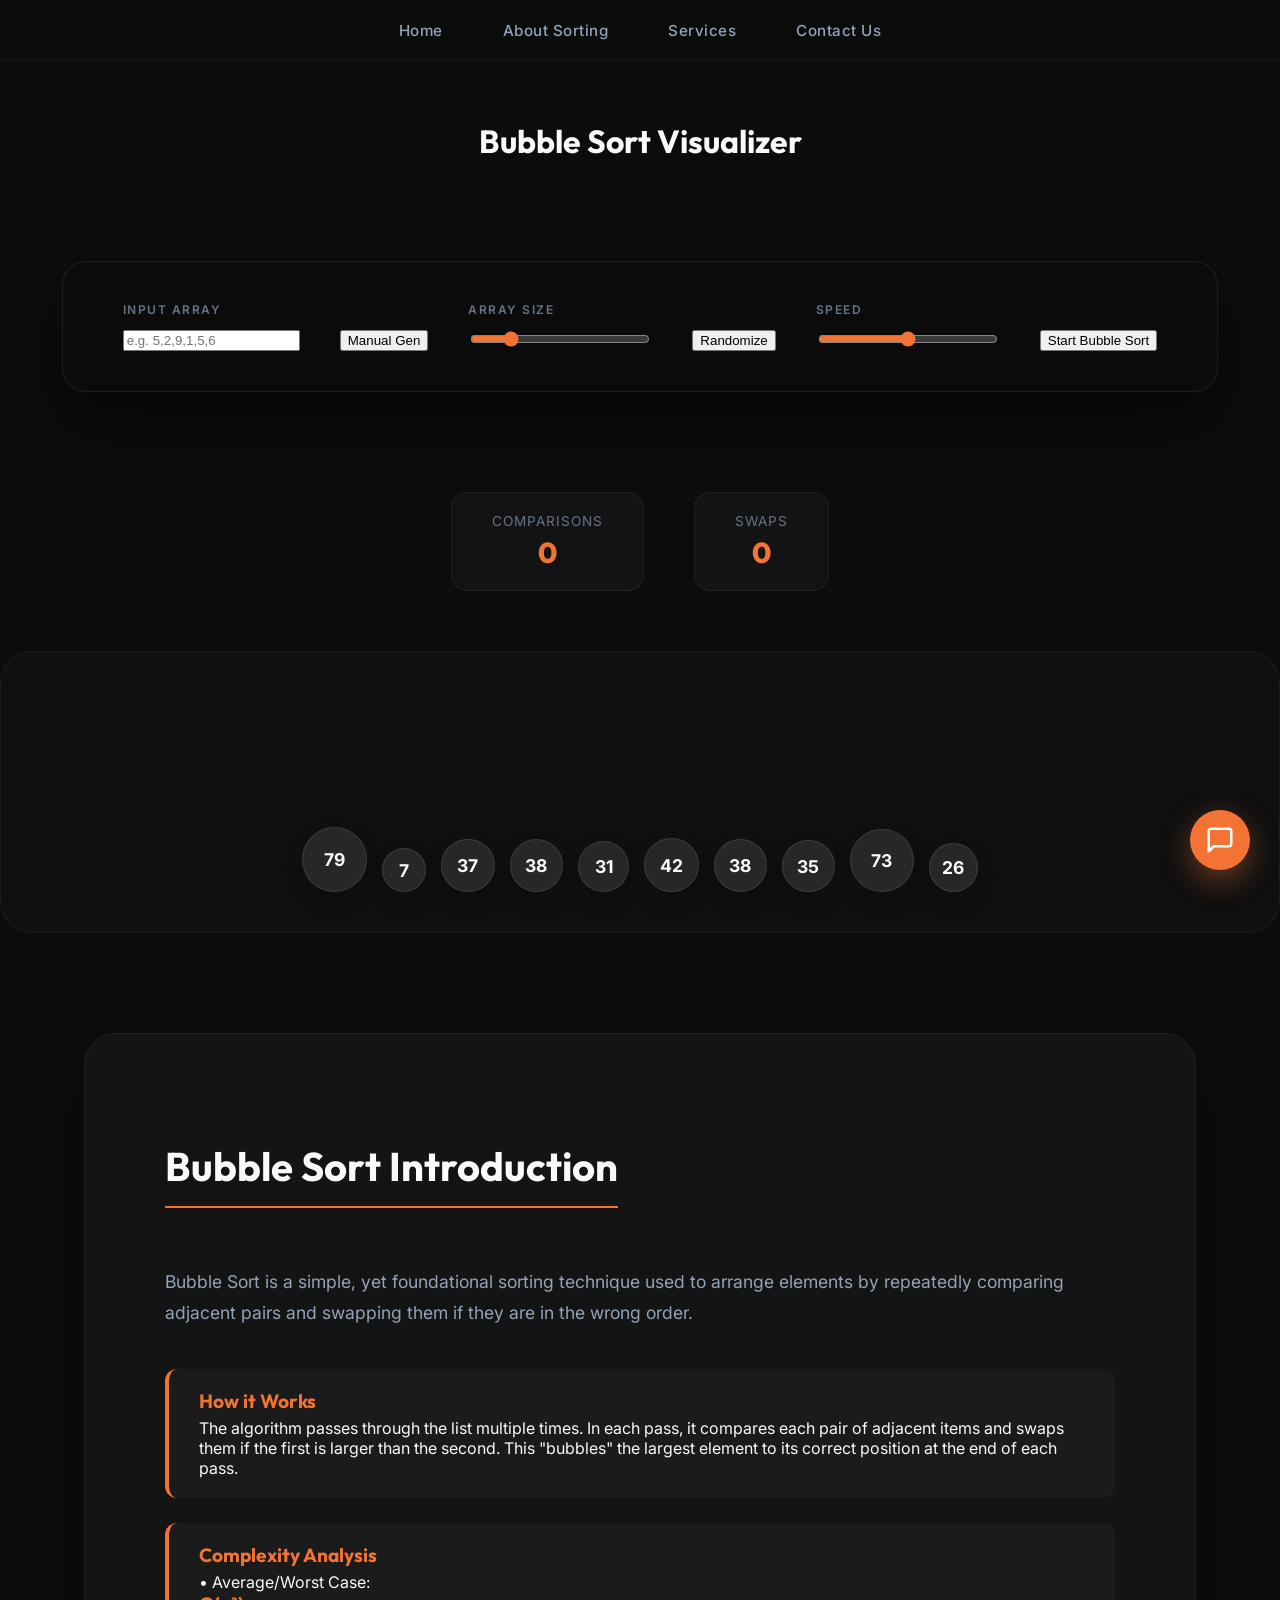
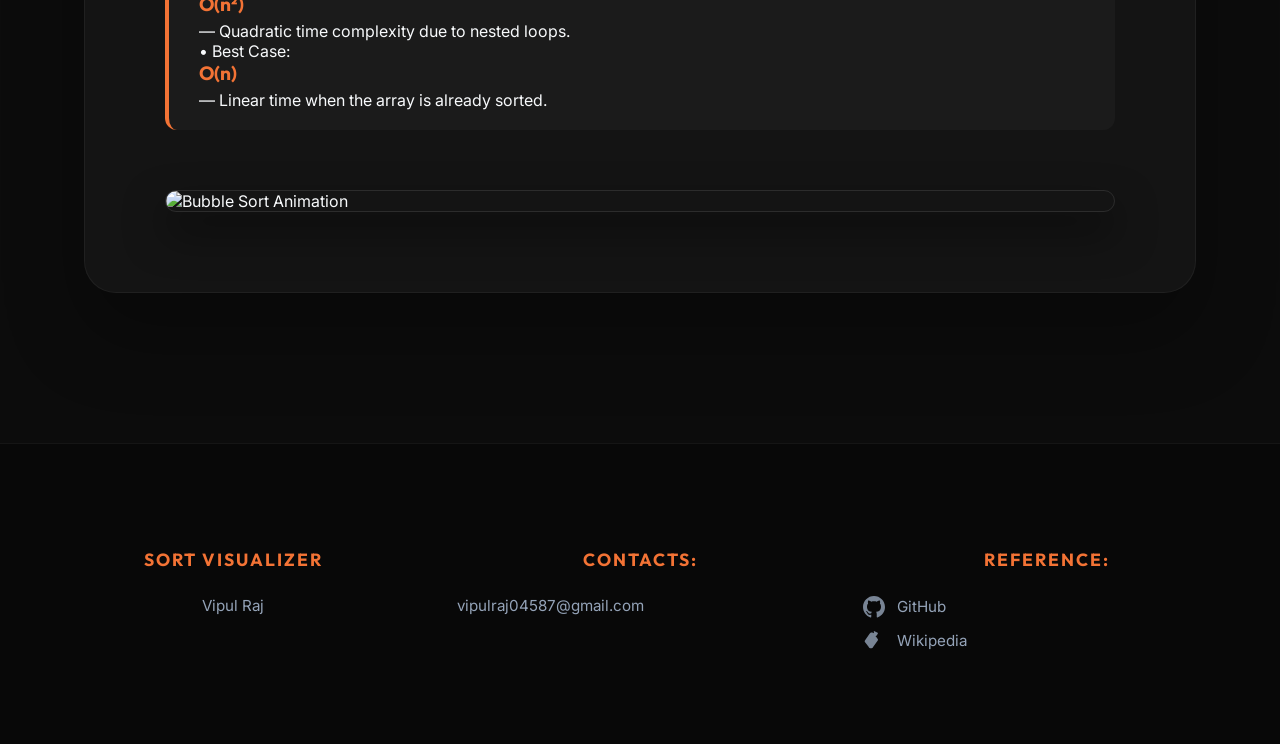
==== bubble.html @ 1b0ed3d3 "Commit 1" ====
<!DOCTYPE html>
<html lang="en">
<head>
    <meta charset="UTF-8">
    <meta name="viewport" content="width=device-width, initial-scale=1.0">
    <title>Sorting Visualizer - Bubble Sort</title>
    <link rel="stylesheet" href="styles.css">
</head>
<body>
    <nav>
        <ul class="nav-links">
            <li><a href="index.html">Home</a></li>
            <li><a href="ASort.html">About Sorting</a></li>
            <li><a href="servicepage.html">Services</a></li>
            <li><a href="contactUs.html">Contact Us</a></li>
        </ul>
    </nav>
    <h1>Bubble Sort Visualizer</h1>
    
    <div class="controls">
        <div class="control-group">
            <label>Input Array</label>
            <input type="text" id="array-input" placeholder="e.g. 5,2,9,1,5,6">
        </div>
        <button id="generate-array">Manual Gen</button>
        
        <div class="control-group">
            <label>Array Size</label>
            <input type="range" id="size-slider" min="5" max="30" value="10">
        </div>
        <button id="randomize-array">Randomize</button>

        <div class="control-group">
            <label>Speed</label>
            <input type="range" id="speed-slider" min="1" max="1000" value="500">
        </div>
        
        <button id="sort-button" class="primary">Start Bubble Sort</button>
    </div>

    <div id="stats">
        <div class="stat-item">
            <span class="stat-label">Comparisons</span>
            <span id="comparisons-count" class="stat-value">0</span>
        </div>
        <div class="stat-item">
            <span class="stat-label">Swaps</span>
            <span id="swaps-count" class="stat-value">0</span>
        </div>
    </div>

    <div class="array-container" id="array-container"></div>

    <div id="exp">
        <h1>Bubble Sort Introduction</h1>
        
        <p>
            Bubble Sort is a simple, yet foundational sorting technique used to arrange elements by repeatedly comparing adjacent pairs and swapping them if they are in the wrong order.
        </p>

        <ul class="intro-list">
            <li>
                <b>How it Works</b>
                The algorithm passes through the list multiple times. In each pass, it compares each pair of adjacent items and swaps them if the first is larger than the second. This "bubbles" the largest element to its correct position at the end of each pass.
            </li>
            <li>
                <b>Complexity Analysis</b>
                • Average/Worst Case: <b>O(n²)</b> — Quadratic time complexity due to nested loops.
                <br>• Best Case: <b>O(n)</b> — Linear time when the array is already sorted.
            </li>
        </ul>

        <img src="picture1.gif" alt="Bubble Sort Animation">
    </div>


    <script src="shared.js"></script>
    <script src="bubble.js"></script>
    <footer>
        <div class="footer-container">
            <div class="footer-col">
                <h4>SORT VISUALIZER</h4>
                <ul>
                    <li>Vipul Raj</li>
                </ul>
            </div>
            <div class="footer-col">
                <h4>Contacts:</h4>
                <ul>
                    <li><a href="mailto:vipulraj04587@gmail.com">vipulraj04587@gmail.com</a></li>
                </ul>
            </div>
            <div class="footer-col">
                <h4>Reference:</h4>
                <ul>
                    <li>
                        <a href="https://github.com/vipulraj04" target="_blank">
                            <svg class="footer-icon" viewBox="0 0 24 24" fill="currentColor"><path d="M12 0c-6.626 0-12 5.373-12 12 0 5.302 3.438 9.8 8.207 11.387.599.111.793-.261.793-.577v-2.234c-3.338.726-4.033-1.416-4.033-1.416-.546-1.387-1.333-1.756-1.333-1.756-1.089-.745.083-.729.083-.729 1.205.084 1.839 1.237 1.839 1.237 1.07 1.834 2.807 1.304 3.492.997.107-.775.418-1.305.762-1.604-2.665-.305-5.467-1.334-5.467-5.931 0-1.311.469-2.381 1.236-3.221-.124-.303-.535-1.524.117-3.176 0 0 1.008-.322 3.301 1.23.957-.266 1.983-.399 3.003-.404 1.02.005 2.047.138 3.006.404 2.291-1.552 3.297-1.23 3.297-1.23.653 1.653.242 2.874.118 3.176.77.84 1.235 1.911 1.235 3.221 0 4.609-2.807 5.624-5.479 5.921.43.372.823 1.102.823 2.222v3.293c0 .319.192.694.801.576 4.765-1.589 8.199-6.086 8.199-11.386 0-6.627-5.373-12-12-12z"/></svg>
                            GitHub
                        </a>
                    </li>
                    <li>
                        <a href="https://en.wikipedia.org/wiki/Sorting_algorithm" target="_blank">
                            <svg class="footer-icon" viewBox="0 0 24 24" fill="currentColor"><path d="M12.09 4.474c-.267-.532-.614-.947-1.042-1.244-.428-.297-.935-.445-1.523-.445-.589 0-1.096.148-1.523.445-.428.297-.775.712-1.042 1.244L2.09 11.474s-.267.532-.267.8 0 .532.267.8L6.09 18.27c.267.532.614.947 1.042 1.244.428.297.935.445 1.523.445.589 0 1.096-.148 1.523-.445.428-.297.775-.712 1.042-1.244L16.09 11.474s.267-.532.267-.8c0-.267-.267-.532-.267-.8L12.09 4.474zM12 11.474s-.267-.532-.267-.8c0-.267.267-.532.267-.8L16 4.474s.267-.532.267-.8c0-.267-.267-.532-.267-.8L12 1s-.267.532-.267.801c0 .267.267.532.267.801L8 8.077s-.267.532-.267.8c0 .267.267.532.267.8L12 11.474z"/></svg>
                            Wikipedia
                        </a>
                    </li>
                </ul>
            </div>
        </div>
    </footer>
    <script src="ai-assistant.js"></script>
</body>


</html>
---- styles.css ----
@import url('https://fonts.googleapis.com/css2?family=Inter:wght@400;500;600&family=Outfit:wght@300;400;700;800&display=swap');

/* Global Styles & Reset */
:root {
    --bg-dark: #0c0c0c;
    --bg-card: #141414;
    --primary-orange: #f37335;
    --primary-hover: #ff8c42;
    --text-main: #f8fafc;
    --text-muted: #94a3b8;
    --text-dim: #64748b;
    --accent-blue: #38bdf8;
}

body {
    text-align: center;
    background-color: var(--bg-dark);
    color: var(--text-main);
    margin: 0;
    padding: 100px 0 0 0; /* Added 100px top padding to clear fixed navbar */
    font-family: 'Inter', sans-serif;
    min-height: 100vh;
    overflow-x: hidden;
}


h1, h2, h3, .hero-text {
    font-family: 'Outfit', sans-serif;
}

nav {
    position: fixed;
    top: 0;
    left: 0;
    width: 100%;
    background: rgba(12, 12, 12, 0.85);
    backdrop-filter: blur(16px);
    z-index: 1000;
    border-bottom: 1px solid rgba(255, 255, 255, 0.05);
}

.nav-links {
    display: flex;
    justify-content: center;
    list-style: none;
    padding: 20px 0;
    margin: 0;
}

.nav-links li {
    margin: 0 30px;
}

.nav-links a {
    text-decoration: none;
    color: var(--text-muted);
    font-weight: 500;
    font-size: 0.95rem;
    transition: all 0.3s ease;
    letter-spacing: 0.5px;
}

.nav-links a:hover {
    color: var(--primary-orange);
    text-shadow: 0 0 10px rgba(243, 115, 53, 0.3);
}

/* Landing Page Hero Section */
.hero-section {
    position: relative;
    height: 70vh; /* Increased height Slightly to compensate */
    width: 100%;
    margin-top: -100px; /* Pull back up behind navbar */
    background-image: url('hero-bg.png');
    background-size: cover;
    background-position: center;
    display: flex;
    align-items: center;
    justify-content: flex-end;
    padding-right: 12%;
}


.hero-overlay {
    position: absolute;
    top: 0;
    left: 0;
    width: 100%;
    height: 100%;
    background: linear-gradient(to right, rgba(12, 12, 12, 0.98) 5%, rgba(12, 12, 12, 0.4) 100%);
}

.hero-content {
    position: relative;
    z-index: 10;
    display: flex;
    align-items: stretch;
    gap: 35px;
}

.hero-line {
    width: 6px;
    background-color: var(--primary-orange);
    border-radius: 4px;
    box-shadow: 0 0 30px rgba(243, 115, 53, 0.4);
}

.hero-text {
    font-size: 6.5rem;
    font-weight: 800;
    line-height: 0.85;
    text-transform: uppercase;
    letter-spacing: -4px;
    text-align: left;
    margin: 0;
}

.hero-text span {
    display: block;
}

.hero-text .visualizer-light {
    color: var(--text-main);
    opacity: 0.95;
    font-weight: 300;
}

/* Intro Text Section */
.intro-text-wrapper {
    max-width: 850px;
    margin: 100px auto;
    padding: 0 50px;
    text-align: left;
    color: #cbd5e1;
    line-height: 1.9;
}

.intro-text-wrapper h2 {
    font-size: 2.5rem;
    font-weight: 700;
    color: var(--text-main);
    margin-bottom: 40px;
    letter-spacing: -0.5px;
}

.intro-text-wrapper p {
    margin-bottom: 30px;
    font-size: 1.15rem;
    font-weight: 400;
}

.intro-list {
    list-style: none;
    padding: 0;
    margin-top: 40px;
}

.intro-list li {
    margin-bottom: 25px;
    padding: 20px 30px;
    background: rgba(255, 255, 255, 0.03);
    border-radius: 12px;
    position: relative;
    border-left: 4px solid var(--primary-orange);
}

.intro-list li b {
    color: var(--primary-orange);
    font-family: 'Outfit', sans-serif;
    font-size: 1.2rem;
    display: block;
    margin-bottom: 5px;
}

/* Buttons */
.sort-btn-wrapper {
    margin: 80px 0 150px 0;
}

.btn-primary-large {
    padding: 20px 70px;
    background-color: var(--primary-orange);
    color: white;
    font-size: 1.4rem;
    font-weight: 700;
    font-family: 'Outfit', sans-serif;
    border: none;
    border-radius: 60px;
    cursor: pointer;
    transition: all 0.4s cubic-bezier(0.175, 0.885, 0.32, 1.275);
    text-transform: uppercase;
    letter-spacing: 4px;
    box-shadow: 0 15px 35px rgba(243, 115, 53, 0.4);
    text-decoration: none;
    display: inline-block;
}

.btn-primary-large:hover {
    background-color: var(--primary-hover);
    transform: translateY(-8px) scale(1.02);
    box-shadow: 0 25px 50px rgba(243, 115, 53, 0.6);
}

/* Selection Grid (Visualizer Menu) */
#box {
    background: var(--bg-card);
    padding: 80px 60px;
    border-radius: 32px;
    max-width: 950px;
    margin: 150px auto 100px auto;
    border: 1px solid rgba(255, 255, 255, 0.05);
    box-shadow: 0 40px 80px -20px rgba(0, 0, 0, 0.8);
}

#box h2 {
    font-size: 2.2rem;
    margin-bottom: 50px;
    color: var(--text-main);
    font-weight: 400;
}

.main-btn-grid {
    display: grid;
    grid-template-columns: repeat(auto-fit, minmax(260px, 1fr));
    gap: 30px;
}

.main-btn-grid a {
    text-decoration: none;
}

.main-btn-grid button {
    width: 100%;
    padding: 35px 25px;
    background: rgba(255, 255, 255, 0.03);
    border: 1px solid rgba(255, 255, 255, 0.08);
    color: var(--text-main);
    border-radius: 20px;
    font-size: 1.25rem;
    font-weight: 600;
    font-family: 'Outfit', sans-serif;
    cursor: pointer;
    transition: all 0.3s cubic-bezier(0.4, 0, 0.2, 1);
}

.main-btn-grid button:hover {
    background: var(--primary-orange);
    border-color: var(--primary-orange);
    color: white;
    transform: scale(1.05);
    box-shadow: 0 20px 40px rgba(243, 115, 53, 0.3);
}

/* Visualization Styles */
.array-container {
    display: flex;
    align-items: flex-end;
    justify-content: center;
    gap: 15px;
    margin: 60px auto;
    padding: 40px;
    background: rgba(255, 255, 255, 0.02);
    border-radius: 32px;
    min-height: 200px; /* Reduced from 350px */
    border: 1px solid rgba(255, 255, 255, 0.05);
}


.bubble {
    width: 65px;
    height: 65px;
    background: #27272a;
    border: 1px solid rgba(255, 255, 255, 0.1);
    border-radius: 50%;
    display: flex;
    justify-content: center;
    align-items: center;
    color: var(--text-main);
    font-weight: 700;
    font-size: 1.1rem;
    transition: all 0.25s cubic-bezier(0.4, 0, 0.2, 1);
    box-shadow: 0 10px 20px rgba(0,0,0,0.2);
}

.bubble.comparing { 
    background: #f59e0b; 
    border-color: #fbbf24;
    transform: translateY(-20px); 
    box-shadow: 0 0 30px rgba(245, 158, 11, 0.4);
}

.bubble.swapping { 
    background: #ef4444; 
    border-color: #f87171;
    transform: scale(1.25); 
    z-index: 10;
    box-shadow: 0 0 40px rgba(239, 68, 68, 0.5);
}

.bubble.sorted { 
    background: #10b981; 
    border-color: #34d399;
    box-shadow: 0 0 20px rgba(16, 185, 129, 0.3);
}

/* Stats Panel */
#stats {
    display: flex;
    justify-content: center;
    gap: 50px;
    margin-top: 40px;
}

.stat-item {
    background: rgba(255, 255, 255, 0.03);
    padding: 20px 40px;
    border-radius: 16px;
    border: 1px solid rgba(255, 255, 255, 0.05);
}

.stat-label {
    display: block;
    font-size: 0.85rem;
    color: var(--text-dim);
    text-transform: uppercase;
    letter-spacing: 1px;
    margin-bottom: 5px;
}

.stat-value { 
    color: var(--primary-orange); 
    font-weight: 800; 
    font-size: 1.8rem; 
    font-family: 'Outfit', sans-serif;
}

/* Control Panel */
.controls {
    display: flex;
    justify-content: center;
    align-items: flex-end;
    gap: 40px;
    margin: 100px auto;
    padding: 40px 60px;
    background: rgba(12, 12, 12, 0.95);
    backdrop-filter: blur(20px);
    border-radius: 24px;
    width: fit-content;
    border: 1px solid rgba(255, 255, 255, 0.08);
    box-shadow: 0 30px 60px rgba(0, 0, 0, 0.4);
}

.control-group { text-align: left; }
.control-group label { 
    display: block; 
    font-size: 0.75rem; 
    color: var(--text-dim); 
    margin-bottom: 12px; 
    text-transform: uppercase; 
    letter-spacing: 1.5px;
    font-weight: 600;
}

input[type=range] {
    width: 180px;
    accent-color: var(--primary-orange);
}

/* Notes Section */
#exp {
    max-width: 950px;
    margin: 100px auto;
    padding: 80px;
    background: var(--bg-card);
    border-radius: 32px;
    text-align: left;
    border: 1px solid rgba(255, 255, 255, 0.05);
    box-shadow: 0 40px 80px rgba(0, 0, 0, 0.3);
}

#exp h1 {
    font-size: 2.5rem;
    margin-bottom: 40px;
    color: var(--text-main);
    border-bottom: 2px solid var(--primary-orange);
    padding-bottom: 15px;
    display: inline-block;
}

#exp p {
    font-size: 1.1rem;
    line-height: 1.8;
    color: var(--text-muted);
}

#exp .content-grid {
    display: flex;
    flex-direction: column;
    gap: 30px;
}

#exp img {
    display: block;
    margin: 60px auto 0 auto;
    max-width: 100%;
    border-radius: 16px;
    border: 1px solid rgba(255, 255, 255, 0.1);
    box-shadow: 0 20px 40px rgba(0,0,0,0.5);
}

/* Footer Styles */
footer {
    background: #080808;
    padding: 80px 50px;
    margin-top: 150px;
    border-top: 1px solid rgba(255, 255, 255, 0.05);
}

.footer-container {
    max-width: 1200px;
    margin: 0 auto;
    display: flex;
    justify-content: space-between;
    flex-wrap: wrap;
    gap: 40px;
}

.footer-col {
    flex: 1;
    min-width: 250px;
}


.footer-col h4 {
    color: var(--primary-orange);
    font-family: 'Outfit', sans-serif;
    text-transform: uppercase;
    font-size: 1.1rem;
    letter-spacing: 2px;
    margin-bottom: 25px;
}

.footer-col ul {
    list-style: none;
    padding: 0;
    margin: 0;
}

.footer-col li {
    margin-bottom: 12px;
    color: var(--text-muted);
    font-size: 0.95rem;
}

.footer-col a {
    color: var(--text-muted);
    text-decoration: none;
    transition: color 0.3s ease;
    display: flex;
    align-items: center;
    gap: 12px;
}

.footer-col a:hover {
    color: var(--text-main);
}

.footer-icon {
    width: 22px;
    height: 22px;
    opacity: 0.8;
}

/* AI Assistant Styles (SortBot) */
.ai-bubble {
    position: fixed;
    bottom: 30px;
    right: 30px;
    width: 60px;
    height: 60px;
    background: var(--primary-orange);
    border-radius: 50%;
    display: flex;
    align-items: center;
    justify-content: center;
    cursor: pointer;
    box-shadow: 0 10px 30px rgba(243, 115, 53, 0.4);
    z-index: 1000;
    transition: transform 0.3s cubic-bezier(0.175, 0.885, 0.32, 1.275);
}

.ai-bubble:hover {
    transform: scale(1.1) rotate(5deg);
}

.ai-bubble svg {
    width: 30px;
    height: 30px;
    color: #fff;
}

.ai-chat-window {
    position: fixed;
    bottom: 100px;
    right: 30px;
    width: 380px;
    height: 550px;
    background: rgba(18, 18, 18, 0.85);
    backdrop-filter: blur(20px);
    border: 1px solid rgba(255, 255, 255, 0.1);
    border-radius: 24px;
    z-index: 1001;
    display: flex;
    flex-direction: column;
    overflow: hidden;
    box-shadow: 0 25px 60px rgba(0,0,0,0.6);
    transform: translateY(20px);
    opacity: 0;
    pointer-events: none;
    transition: all 0.4s cubic-bezier(0.23, 1, 0.32, 1);
}

.ai-chat-window.open {
    transform: translateY(0);
    opacity: 1;
    pointer-events: all;
}

.chat-header {
    background: rgba(243, 115, 53, 0.1);
    padding: 20px 25px;
    border-bottom: 1px solid rgba(255, 255, 255, 0.05);
    display: flex;
    justify-content: space-between;
    align-items: center;
}

.chat-header h3 {
    margin: 0;
    font-family: 'Outfit', sans-serif;
    color: var(--primary-orange);
    font-size: 1.1rem;
    display: flex;
    align-items: center;
    gap: 10px;
}

.chat-close, .chat-settings {
    background: none;
    border: none;
    color: var(--text-muted);
    cursor: pointer;
    padding: 5px;
    transition: color 0.3s;
}

.chat-close:hover, .chat-settings:hover {
    color: var(--text-main);
}

.chat-messages {
    flex: 1;
    padding: 20px;
    overflow-y: auto;
    display: flex;
    flex-direction: column;
    gap: 15px;
}

.message {
    max-width: 85%;
    padding: 12px 18px;
    border-radius: 18px;
    font-size: 0.95rem;
    line-height: 1.5;
}

.message.ai {
    background: rgba(255, 255, 255, 0.05);
    color: var(--text-main);
    align-self: flex-start;
    border-bottom-left-radius: 4px;
}

.message.user {
    background: var(--primary-orange);
    color: #fff;
    align-self: flex-end;
    border-bottom-right-radius: 4px;
}

.chat-input-area {
    padding: 20px;
    border-top: 1px solid rgba(255, 255, 255, 0.05);
    display: flex;
    gap: 10px;
}

.chat-input-area input {
    flex: 1;
    background: rgba(255, 255, 255, 0.05);
    border: 1px solid rgba(255, 255, 255, 0.1);
    border-radius: 12px;
    padding: 10px 15px;
    color: var(--text-main);
    outline: none;
}

.chat-input-area button {
    background: var(--primary-orange);
    border: none;
    border-radius: 12px;
    width: 45px;
    height: 45px;
    display: flex;
    align-items: center;
    justify-content: center;
    cursor: pointer;
    color: #fff;
}

.typing-indicator {
    padding: 10px;
    display: none;
    align-items: center;
    gap: 5px;
}

.dot {
    width: 6px;
    height: 6px;
    background: var(--text-muted);
    border-radius: 50%;
    animation: bounce 1.4s infinite ease-in-out both;
}

.dot:nth-child(1) { animation-delay: -0.32s; }
.dot:nth-child(2) { animation-delay: -0.16s; }

@keyframes bounce {
    0%, 80%, 100% { transform: scale(0); }
    40% { transform: scale(1.0); }
}

/* Settings View */
.chat-settings-view {
    position: absolute;
    inset: 0;
    background: #121212;
    padding: 40px 30px;
    display: none;
    flex-direction: column;
    gap: 20px;
    z-index: 10;
}

.chat-settings-view input {
    width: 100%;
    background: rgba(255,255,255,0.05);
    border: 1px solid rgba(255,255,255,0.1);
    color: #fff;
    padding: 12px;
    border-radius: 8px;
}
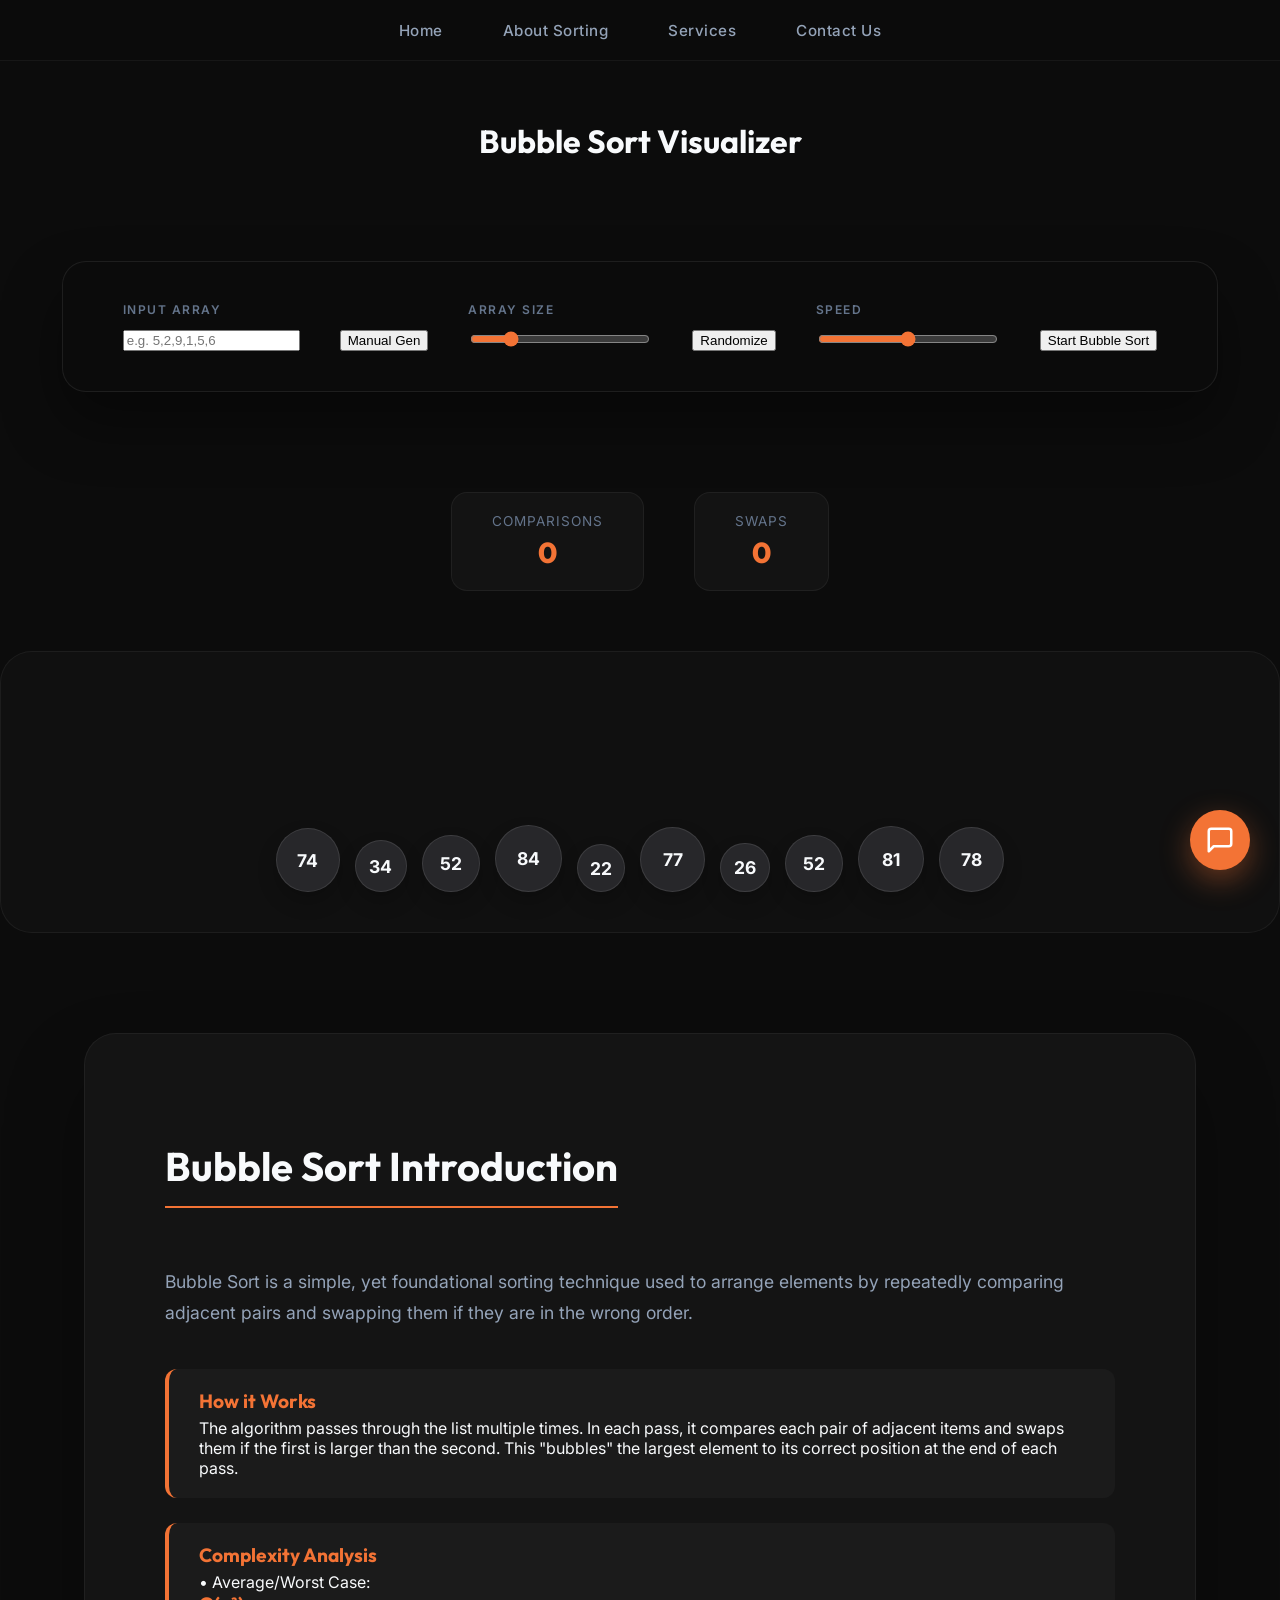
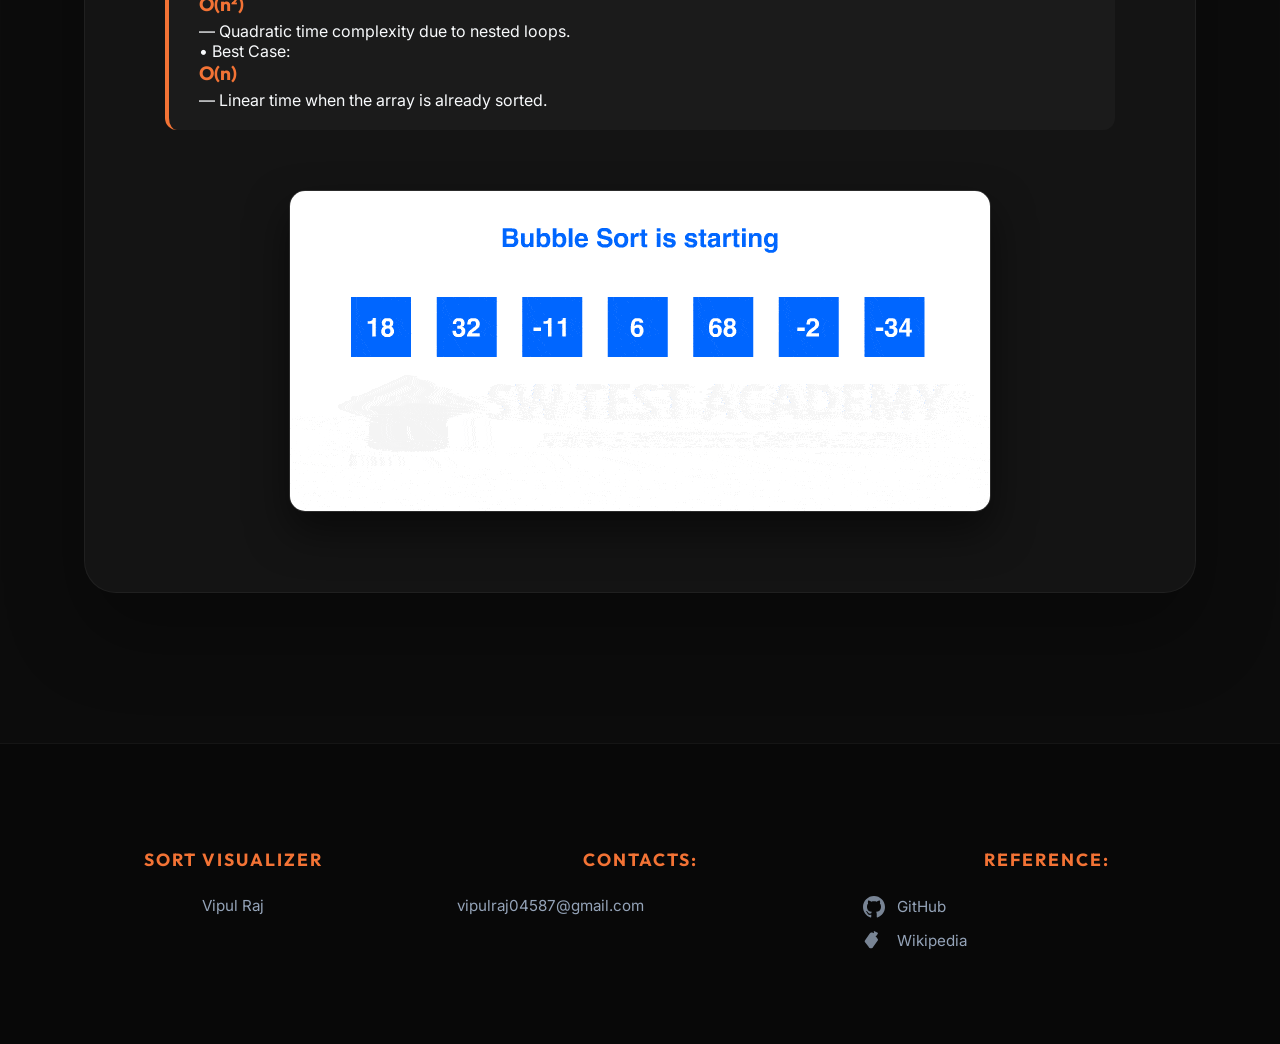
==== commit 214a4514: "Update bubble.html" ====
--- a/bubble.html
+++ b/bubble.html
@@ -70,7 +70,7 @@
             </li>
         </ul>
 
-        <img src="picture1.gif" alt="Bubble Sort Animation">
+        <img src="Picture1.gif" alt="Bubble Sort Animation">
     </div>
 
 
